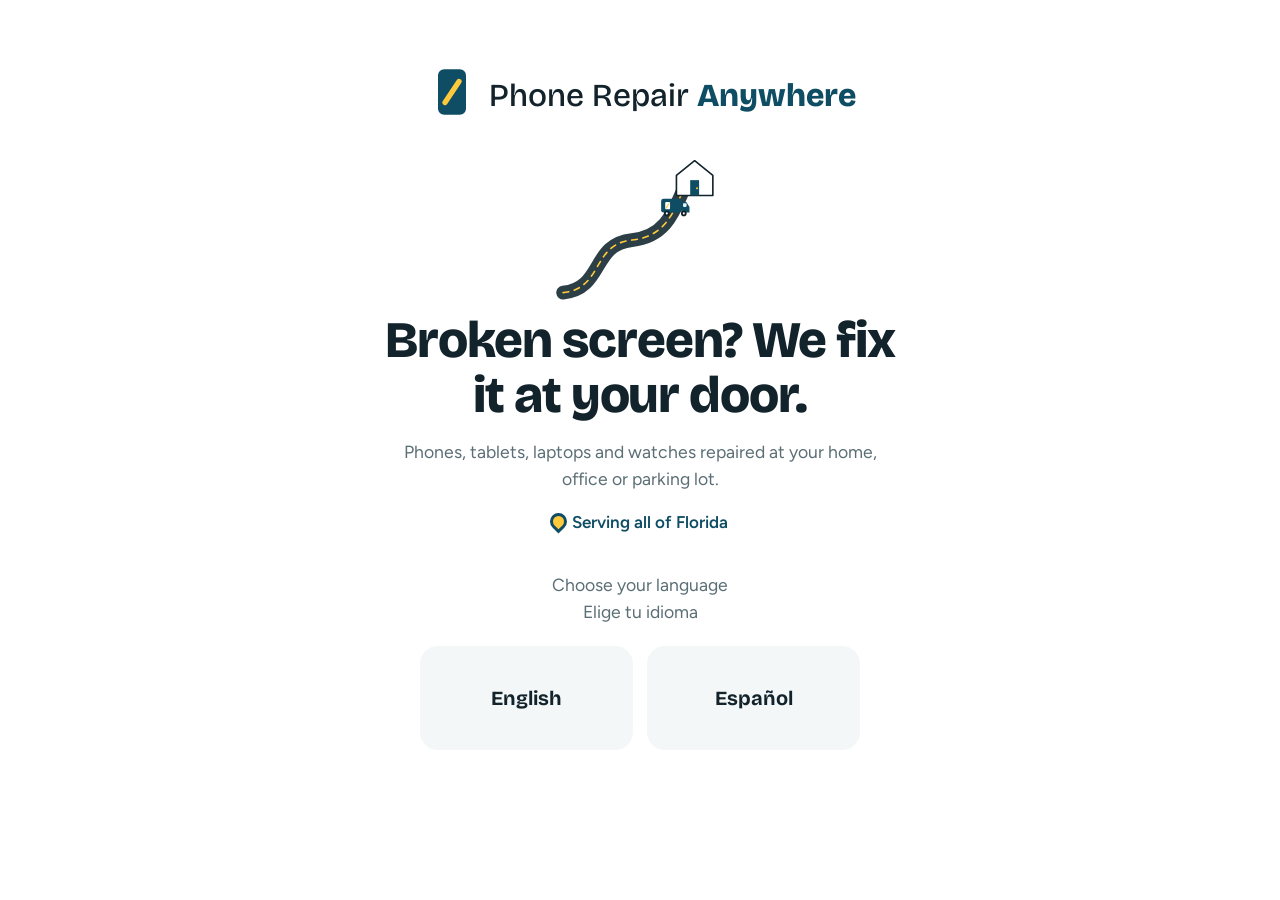
==== index.html @ 4b09ff51 "name changes" ====
<!DOCTYPE html>
<html lang="en">
<head>
  <meta charset="UTF-8">
  <meta name="viewport" content="width=device-width, initial-scale=1, viewport-fit=cover">
  <title>911 Phone Repair | Door-to-door device repair</title>
  <meta name="description" content="Phone, tablet, laptop and watch repair at your door. See prices and book on WhatsApp.">
  <link rel="preconnect" href="https://fonts.googleapis.com">
  <link rel="preconnect" href="https://fonts.gstatic.com" crossorigin>
  <link href="https://fonts.googleapis.com/css2?family=Bricolage+Grotesque:opsz,wght@12..96,500;12..96,700;12..96,800&family=Figtree:wght@400;500;600;700&display=swap" rel="stylesheet">
  <link rel="stylesheet" href="css/style.css">
  <link rel="icon" href="data:image/svg+xml,<svg xmlns='http://www.w3.org/2000/svg' viewBox='0 0 100 100'><text y='.9em' font-size='90'>📱</text></svg>">
</head>
<body>

  <!-- Header: shown on every step except the welcome screen -->
  <header class="topbar" id="topbar" hidden>
    <div class="shell topbar-row">
      <button class="logo" type="button" data-action="home" aria-label="Go to start">
        <span class="logo-mark" aria-hidden="true">
          <svg viewBox="0 0 32 32" width="30" height="30"><rect x="8" y="3" width="16" height="26" rx="3.5" fill="currentColor"/><path d="M12 22 L20 10" stroke="var(--sun)" stroke-width="3" stroke-linecap="round"/></svg>
        </span>
        <span class="logo-text">Phone Repair <b>Anywhere</b></span>
      </button>
      <button class="back-link" type="button" data-action="back" id="back-btn"></button>
    </div>
  </header>

  <!-- All screens are drawn into this element by js/app.js -->
  <main id="app" class="shell" aria-live="polite"></main>

  <!-- Data and translations first, then the app -->
  <script src="js/config.js"></script>
  <script src="js/catalog.js"></script>
  <script src="js/i18n.js"></script>
  <script src="js/app.js"></script>
</body>
</html>
---- css/style.css ----
/* ===== Tokens ===== */
:root {
  --sea: #0E4D64;
  --sea-2: #0A3A4C;
  --sun: #FFC93C;
  --sky: #E6F3F6;
  --paper: #FFFFFF;
  --ink: #13232B;
  --muted: #5B6E75;
  --road: #2C3E46;
  --line: #DCE7EA;
  --bg: #FFFFFF;
  --card: #F3F7F8;
  --card-hover: #E7EFF1;
  --green: #1E8A4C;
  --amber: #D98A00;
  --black: #13232B;
  --on-black: #FFFFFF;
  --danger: #C93C3C;
  --display: "Bricolage Grotesque", "Segoe UI", system-ui, sans-serif;
  --body: "Figtree", "Segoe UI", system-ui, -apple-system, sans-serif;
  --radius: 18px;
  color-scheme: light;
  box-sizing: border-box;
  padding-top: env(safe-area-inset-top, 0px);
  padding-bottom: env(safe-area-inset-bottom, 0px);
}
@media (prefers-color-scheme: dark) {
  :root {
    --sea: #4FB3D1;
    --sea-2: #0F2E3A;
    --sky: #17323C;
    --paper: #1C2F37;
    --ink: #EAF2F4;
    --muted: #A3B8BF;
    --road: #3A515A;
    --line: #2A3F47;
    --bg: #0F1D23;
    --card: #172A31;
    --card-hover: #1E363E;
    --green: #5BD18D;
    --amber: #F2B441;
    --black: #F2F6F7;
    --on-black: #0F1D23;
    --danger: #FF7B7B;
    color-scheme: dark;
  }
}

*, *::before, *::after { box-sizing: inherit; margin: 0; padding: 0; }
html { scroll-behavior: smooth; }
body { font-family: var(--body); font-size: 1.0625rem; line-height: 1.55; color: var(--ink); background: var(--bg); -webkit-font-smoothing: antialiased; min-height: 100%; }
button, input, select, textarea { font: inherit; color: inherit; }
button { cursor: pointer; }
:focus-visible { outline: 3px solid var(--sun); outline-offset: 2px; border-radius: 6px; }
[hidden] { display: none !important; }

.shell { width: min(760px, 100% - 2.5rem); margin-inline: auto; }

/* ===== Header ===== */
.topbar { position: sticky; top: env(safe-area-inset-top, 0px); z-index: 10; background: color-mix(in srgb, var(--bg) 92%, transparent); backdrop-filter: blur(10px); }
body::before { content: ""; position: fixed; inset: 0 0 auto; height: env(safe-area-inset-top, 0px); z-index: 11; background: var(--bg); }
.topbar-row { display: flex; align-items: center; justify-content: space-between; height: 72px; }
.logo { display: flex; align-items: center; gap: .55rem; background: none; border: 0; color: var(--sea); padding: 0; }
.logo-text { font-family: var(--display); font-weight: 500; font-size: 1.2rem; color: var(--ink); }
.logo-text b { font-weight: 800; color: var(--sea); }
.back-link { background: none; border: 0; color: var(--sea); font-weight: 600; font-size: 1.05rem; padding: .5rem 0 .5rem .5rem; }
.back-link:hover { text-decoration: underline; }

/* ===== Welcome ===== */
.welcome { text-align: center; padding: clamp(2rem, 6vw, 4rem) 0 4rem; display: flex; flex-direction: column; align-items: center; }
.welcome-logo { display: flex; align-items: center; gap: .6rem; color: var(--sea); }
.logo-text.big { font-size: clamp(1.4rem, 4vw, 2rem); white-space: nowrap; }
.hero-art { width: min(340px, 80%); margin: 1.5rem auto .5rem; }
.welcome h1 { font-family: var(--display); font-weight: 800; font-size: clamp(2rem, 6vw, 3.2rem); line-height: 1.08; letter-spacing: -0.02em; max-width: 16ch; }
.welcome-sub { color: var(--muted); max-width: 44ch; margin-top: .9rem; font-size: 1.1rem; }
.area { display: inline-flex; align-items: center; gap: .5rem; font-weight: 600; color: var(--sea); margin-top: 1rem; }
.pin { width: 11px; height: 11px; border-radius: 50% 50% 50% 0; transform: rotate(-45deg); background: var(--sun); box-shadow: 0 0 0 3px var(--sea); }
.lang-q { color: var(--muted); margin: 2.25rem 0 1.25rem; font-size: 1.1rem; }
.lang-grid { width: min(440px, 100%); }

.route-svg { width: 50%; height: auto; display: block; margin: 0 auto; }
.road-dash { animation: dash 1.6s linear infinite; }
@keyframes dash { to { stroke-dashoffset: -28; } }
.van { offset-path: path("M20 350 C 120 340, 90 230, 190 220 S 300 120, 330 70"); offset-rotate: 0deg; animation: drive 3.2s cubic-bezier(.45,0,.25,1) .3s both; }
@keyframes drive { from { offset-distance: 0%; } to { offset-distance: 82%; } }

/* ===== Step layout ===== */
.step { padding: 1.25rem 0 4rem; animation: enter .25s ease; }
@keyframes enter { from { opacity: 0; transform: translateY(8px); } to { opacity: 1; transform: none; } }
.step-label { color: var(--sea); font-weight: 600; font-size: .95rem; margin-bottom: .3rem; }
.step-title { font-family: var(--display); font-weight: 700; font-size: clamp(1.75rem, 5vw, 2.4rem); line-height: 1.1; letter-spacing: -0.02em; }
.crumbs { display: flex; flex-wrap: wrap; align-items: center; gap: .25rem .5rem; margin: .75rem 0 1.5rem; padding-bottom: 1.25rem; border-bottom: 1px solid var(--line); font-size: .98rem; }
.crumb-home { background: none; border: 0; color: var(--sea); font-weight: 600; padding: 0; display: inline-flex; align-items: center; gap: .3rem; }
.crumb-home::before { content: ""; width: 12px; height: 12px; border: 2px solid currentColor; border-radius: 50%; }
.crumb { color: var(--muted); }
.crumb::before, .crumb-home + .crumb::before { content: "›"; margin-right: .5rem; color: var(--line); }
.crumb.current { color: var(--ink); font-weight: 600; }

/* ===== Cards ===== */
.card-grid { display: grid; grid-template-columns: repeat(2, minmax(0, 1fr)); gap: .9rem; }
.card {
  display: flex; flex-direction: column; align-items: flex-start; gap: .2rem; text-align: left;
  padding: 1.5rem; min-height: 6.5rem; background: var(--card); border: 2px solid transparent; border-radius: var(--radius);
  transition: background-color .15s, border-color .15s, transform .1s;
}
.card:hover { background: var(--card-hover); }
.card:active { transform: scale(.98); }
.card.wide { grid-column: 1 / -1; }
.card.center { align-items: center; text-align: center; justify-content: center; }
.card-icon { color: var(--sea); margin-bottom: 1rem; }
.card-title { font-family: var(--display); font-weight: 700; font-size: 1.25rem; line-height: 1.2; }
.card-sub { color: var(--muted); font-size: .98rem; }
.card-price { color: var(--green); font-weight: 700; margin-top: .15rem; }
.card-price.ask { color: var(--muted); font-weight: 500; }
.compact .card { padding: 1.1rem 1.25rem; min-height: 0; border-radius: 14px; }
.compact .card-title { font-family: var(--body); font-weight: 600; font-size: 1.05rem; }

/* ===== Row list ===== */
.row-list { list-style: none; border-top: 1px solid var(--line); }
.row-list li { border-bottom: 1px solid var(--line); }
.row { width: 100%; display: flex; align-items: center; justify-content: space-between; gap: 1rem; text-align: left; background: none; border: 0; padding: 1.2rem .25rem; }
.row:hover .row-title { color: var(--sea); }
.row-title { display: block; font-size: 1.15rem; font-weight: 500; }
.row-sub { display: block; color: var(--muted); font-size: .95rem; }
.chev { width: 9px; height: 9px; border-right: 2.5px solid var(--muted); border-top: 2.5px solid var(--muted); transform: rotate(45deg); flex: none; }

/* ===== Notes, compare ===== */
.note { display: flex; align-items: center; gap: .75rem; padding: 1rem 1.25rem; margin-bottom: 1.25rem; border-radius: 14px; background: var(--sky); color: var(--sea); font-weight: 600; }
.tick, .pros li::before { content: ""; width: 7px; height: 13px; border-right: 2.5px solid currentColor; border-bottom: 2.5px solid currentColor; transform: rotate(40deg) translate(-1px,-2px); flex: none; }
.compare { margin-top: 2rem; padding-top: 1.75rem; border-top: 1px solid var(--line); display: grid; gap: 1.75rem; }
.compare-h { font-family: var(--display); font-size: 1.3rem; }
.q-name { display: flex; flex-wrap: wrap; align-items: center; gap: .5rem; font-family: var(--display); font-size: 1.25rem; margin-bottom: .75rem; }
.q-name.premium { color: var(--sea); }
.badge { font-family: var(--body); font-size: .8rem; font-weight: 600; color: var(--sea); border: 1.5px solid var(--sea); padding: .15rem .6rem; border-radius: 999px; }
.pros, .cons { list-style: none; display: grid; gap: .45rem; }
.pros li, .cons li { display: flex; align-items: center; gap: .75rem; }
.pros li::before { content: ""; color: var(--green); display: inline-block; }
.pros.accent { margin-top: .75rem; }
.pros.accent li { color: var(--sea); font-weight: 600; }
.cons li::before { content: ""; width: 8px; height: 8px; border: 2px solid var(--amber); border-radius: 50%; flex: none; margin-inline: 0 .1rem; }
.cons li { color: var(--muted); }
.compare-foot { color: var(--muted); font-size: .92rem; text-align: center; }

/* ===== Summary ===== */
.summary { background: var(--card); border-radius: 14px; overflow: hidden; margin-bottom: 1.75rem; }
.summary div { display: flex; justify-content: space-between; gap: 1rem; padding: .9rem 1.25rem; }
.summary div + div { border-top: 1px solid var(--line); }
.summary dt { color: var(--muted); }
.summary dd { font-weight: 700; text-align: right; }

/* ===== Form ===== */
.form { display: grid; gap: .9rem; }
.field-grid { display: grid; grid-template-columns: 1fr 1fr; gap: 1.1rem 1rem; }
.field { grid-column: 1 / -1; display: grid; gap: .4rem; }
.field.half { grid-column: span 1; }
.field label { font-weight: 600; font-size: .95rem; }
.req { color: var(--danger); }
.opt { color: var(--muted); font-weight: 400; }
.field input, .field select, .field textarea {
  width: 100%; padding: .95rem 1.1rem; border-radius: 14px; border: 2px solid var(--line); background: var(--card);
  font-size: 1rem; appearance: none;
}
.field select { background-image: linear-gradient(45deg, transparent 50%, var(--muted) 50%), linear-gradient(135deg, var(--muted) 50%, transparent 50%); background-position: calc(100% - 22px) 52%, calc(100% - 16px) 52%; background-size: 6px 6px; background-repeat: no-repeat; padding-right: 2.75rem; }
.field input:focus, .field select:focus, .field textarea:focus { outline: none; border-color: var(--sea); background: var(--bg); }
.field .invalid { border-color: var(--danger); }
.hint { color: var(--muted); font-size: .9rem; }
.form-msg { min-height: 1.2em; font-weight: 600; font-size: .95rem; }
.form-msg.error { color: var(--danger); }
.form-msg.ok { color: var(--green); }

.btn { display: flex; align-items: center; justify-content: center; gap: .6rem; width: 100%; padding: 1.1rem 1.5rem; border-radius: 14px; font-weight: 600; font-size: 1.1rem; border: 2px solid transparent; transition: transform .1s, opacity .15s; }
.btn:active { transform: scale(.98); }
.btn-black { background: var(--black); color: var(--on-black); }
.btn-black:hover { opacity: .9; }
.btn-outline { background: transparent; border-color: var(--line); color: var(--muted); font-weight: 500; }
.btn-outline:hover { border-color: var(--muted); color: var(--ink); }

/* ===== Responsive ===== */
@media (max-width: 560px) {
  .shell { width: min(760px, 100% - 2rem); }
  .card-grid { grid-template-columns: 1fr; }
  .lang-grid { grid-template-columns: 1fr 1fr; }
  .compact.card-grid { grid-template-columns: 1fr 1fr; gap: .6rem; }
  .compact .card { padding: .9rem 1rem; }
  .compact .card-title { font-size: .98rem; }
  .field.half { grid-column: 1 / -1; }
  .card { min-height: 0; padding: 1.25rem; flex-direction: row; flex-wrap: wrap; align-items: center; column-gap: 1rem; }
  .card .card-icon { margin: 0; }
  .card .card-sub { flex-basis: 100%; }
  .card:has(.card-icon) { display: grid; grid-template-columns: auto 1fr; }
  .card:has(.card-icon) .card-icon { grid-row: span 2; }
  .card:has(.card-icon) .card-sub { grid-column: 2; }
  .card.center { flex-direction: column; }
  .compact .card { flex-direction: column; align-items: flex-start; }
  .logo-text { font-size: 1.05rem; }
}
@media (max-width: 360px) { .compact.card-grid { grid-template-columns: 1fr; } }

@media (prefers-reduced-motion: reduce) {
  html { scroll-behavior: auto; }
  .road-dash, .van, .step { animation: none; }
  .van { offset-distance: 82%; }
}
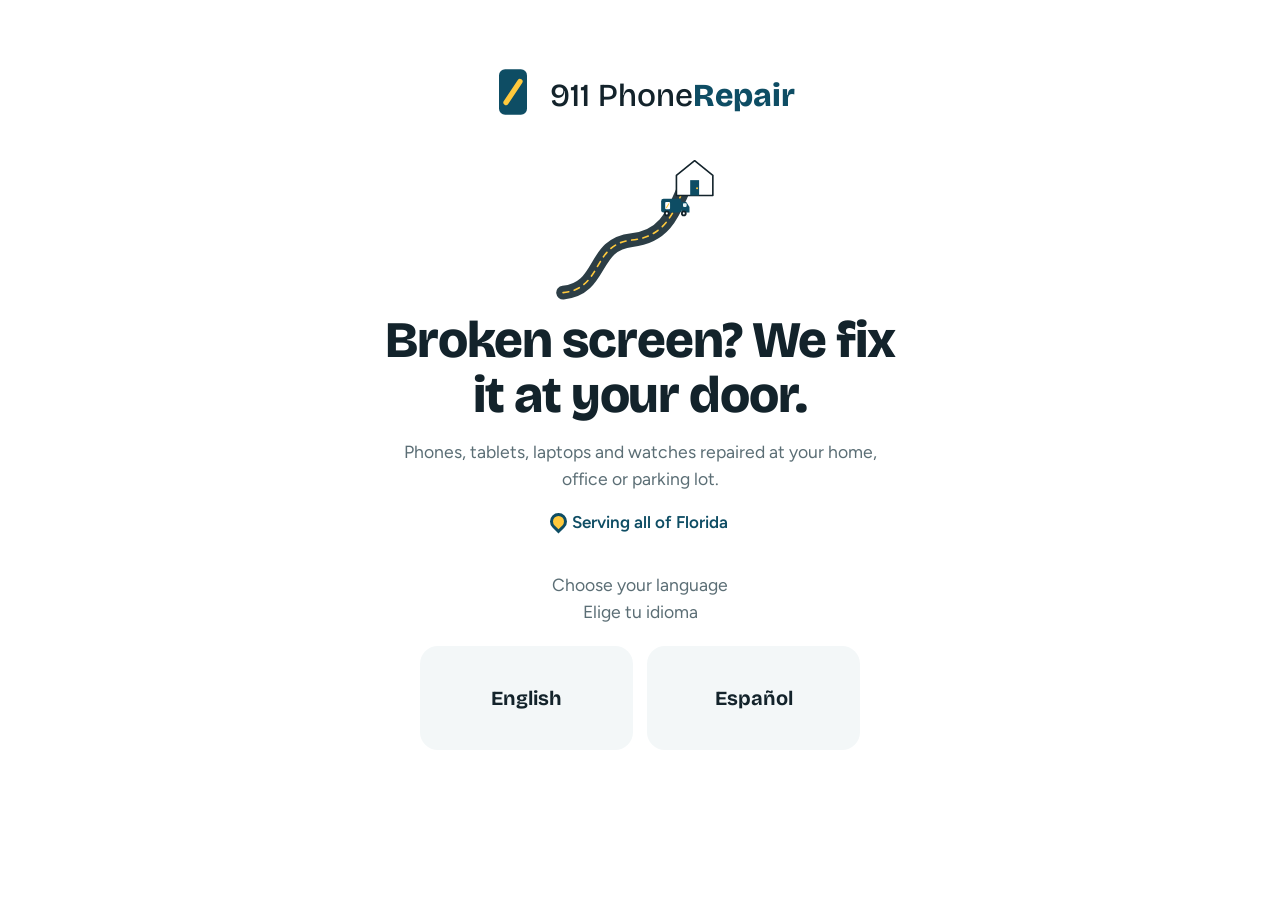
==== commit 58714871: "Fix spacing in logo text for consistency" ====
--- a/index.html
+++ b/index.html
@@ -20,7 +20,7 @@
         <span class="logo-mark" aria-hidden="true">
           <svg viewBox="0 0 32 32" width="30" height="30"><rect x="8" y="3" width="16" height="26" rx="3.5" fill="currentColor"/><path d="M12 22 L20 10" stroke="var(--sun)" stroke-width="3" stroke-linecap="round"/></svg>
         </span>
-        <span class="logo-text">Phone Repair <b>Anywhere</b></span>
+        <span class="logo-text">911 Phone <b> Repair</b></span>
       </button>
       <button class="back-link" type="button" data-action="back" id="back-btn"></button>
     </div>
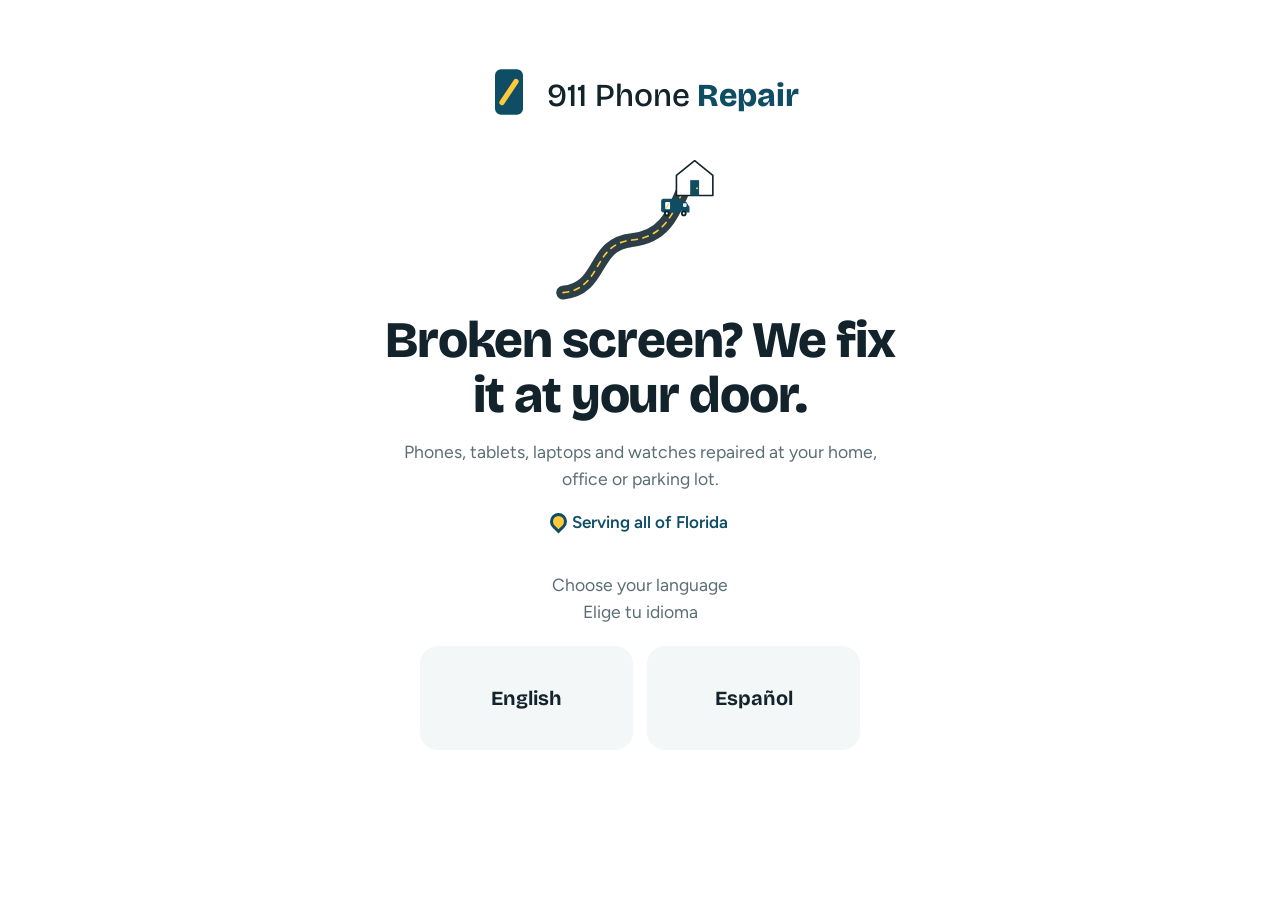
==== commit ee730f4d: "Add SVG favicon and update icon links in HTML files" ====
--- a/index.html
+++ b/index.html
@@ -9,7 +9,7 @@
   <link rel="preconnect" href="https://fonts.gstatic.com" crossorigin>
   <link href="https://fonts.googleapis.com/css2?family=Bricolage+Grotesque:opsz,wght@12..96,500;12..96,700;12..96,800&family=Figtree:wght@400;500;600;700&display=swap" rel="stylesheet">
   <link rel="stylesheet" href="css/style.css">
-  <link rel="icon" href="data:image/svg+xml,<svg xmlns='http://www.w3.org/2000/svg' viewBox='0 0 100 100'><text y='.9em' font-size='90'>📱</text></svg>">
+  <link rel="icon" href="/favicon.svg" type="image/svg+xml">
 </head>
 <body>
 
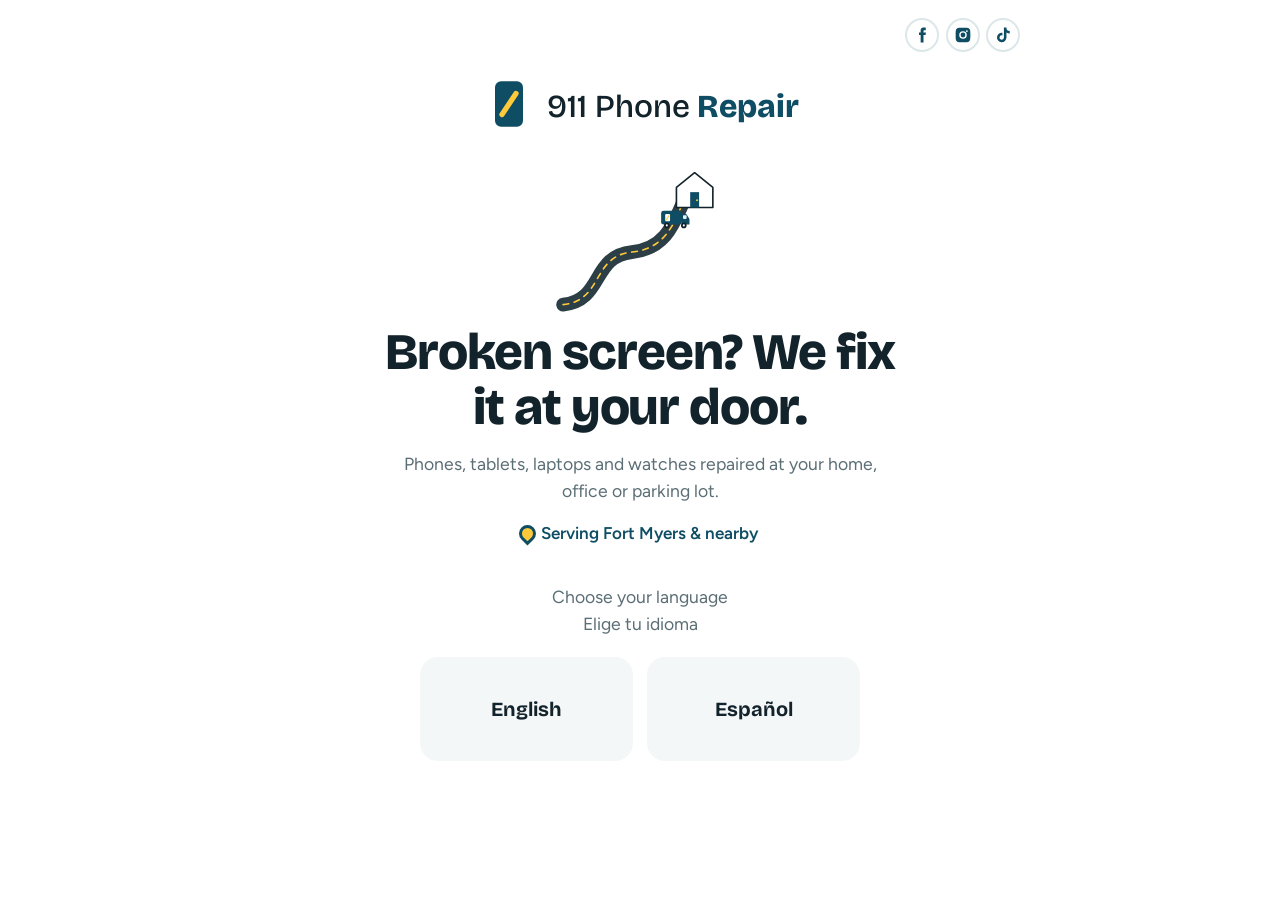
==== commit 1999eaee: "Update business name to include "LLC" in titles and configuration" ====
--- a/index.html
+++ b/index.html
@@ -3,13 +3,20 @@
 <head>
   <meta charset="UTF-8">
   <meta name="viewport" content="width=device-width, initial-scale=1, viewport-fit=cover">
-  <title>911 Phone Repair | Door-to-door device repair</title>
+  <title>911 Phone Repair LLC | Door-to-door device repair</title>
   <meta name="description" content="Phone, tablet, laptop and watch repair at your door. See prices and book on WhatsApp.">
   <link rel="preconnect" href="https://fonts.googleapis.com">
   <link rel="preconnect" href="https://fonts.gstatic.com" crossorigin>
   <link href="https://fonts.googleapis.com/css2?family=Bricolage+Grotesque:opsz,wght@12..96,500;12..96,700;12..96,800&family=Figtree:wght@400;500;600;700&display=swap" rel="stylesheet">
   <link rel="stylesheet" href="css/style.css">
+  <link rel="icon" href="/favicon.ico" sizes="48x48">
+  <link rel="icon" href="/favicon-192.png" sizes="192x192" type="image/png">
   <link rel="icon" href="/favicon.svg" type="image/svg+xml">
+  <link rel="apple-touch-icon" href="/apple-touch-icon.png">
+  <script type="application/ld+json">
+  {"@context": "https://schema.org", "@type": "Organization", "name": "911 Phone Repair LLC",
+   "url": "https://911phonerepair.online/", "logo": "https://911phonerepair.online/favicon-192.png"}
+  </script>
 </head>
 <body>
 
--- a/css/style.css
+++ b/css/style.css
@@ -75,6 +75,13 @@
 .welcome h1 { font-family: var(--display); font-weight: 800; font-size: clamp(2rem, 6vw, 3.2rem); line-height: 1.08; letter-spacing: -0.02em; max-width: 16ch; }
 .welcome-sub { color: var(--muted); max-width: 44ch; margin-top: .9rem; font-size: 1.1rem; }
 .area { display: inline-flex; align-items: center; gap: .5rem; font-weight: 600; color: var(--sea); margin-top: 1rem; }
+/* Social icons: top-right corner of every screen */
+.social { display: flex; gap: .4rem; }
+.social a { display: grid; place-items: center; width: 34px; height: 34px; border-radius: 50%; border: 2px solid var(--line); color: var(--sea); transition: border-color .15s, color .15s; }
+.social svg { width: 18px; height: 18px; }
+.topbar .social { margin-left: auto; margin-right: .75rem; }
+.welcome > .social { align-self: flex-end; margin: calc(-1 * clamp(2rem, 6vw, 4rem) + 1.1rem) 0 1.5rem; }
+.social a:hover { border-color: var(--sea); color: var(--ink); }
 .pin { width: 11px; height: 11px; border-radius: 50% 50% 50% 0; transform: rotate(-45deg); background: var(--sun); box-shadow: 0 0 0 3px var(--sea); }
 .lang-q { color: var(--muted); margin: 2.25rem 0 1.25rem; font-size: 1.1rem; }
 .lang-grid { width: min(440px, 100%); }
@@ -173,6 +180,9 @@
 .btn:active { transform: scale(.98); }
 .btn-black { background: var(--black); color: var(--on-black); }
 .btn-black:hover { opacity: .9; }
+.send-row { display: grid; grid-template-columns: 1fr 1fr; gap: .75rem; }
+.send-row .btn { padding-inline: .75rem; }
+@media (max-width: 420px) { .send-row { grid-template-columns: 1fr; } }
 .btn-outline { background: transparent; border-color: var(--line); color: var(--muted); font-weight: 500; }
 .btn-outline:hover { border-color: var(--muted); color: var(--ink); }
 
@@ -196,6 +206,8 @@
   .logo-text { font-size: 1.05rem; }
 }
 @media (max-width: 360px) { .compact.card-grid { grid-template-columns: 1fr; } }
+/* Small phones: logo mark only in the header so the social icons fit */
+@media (max-width: 400px) { .topbar .logo-text { display: none; } }
 
 @media (prefers-reduced-motion: reduce) {
   html { scroll-behavior: auto; }
